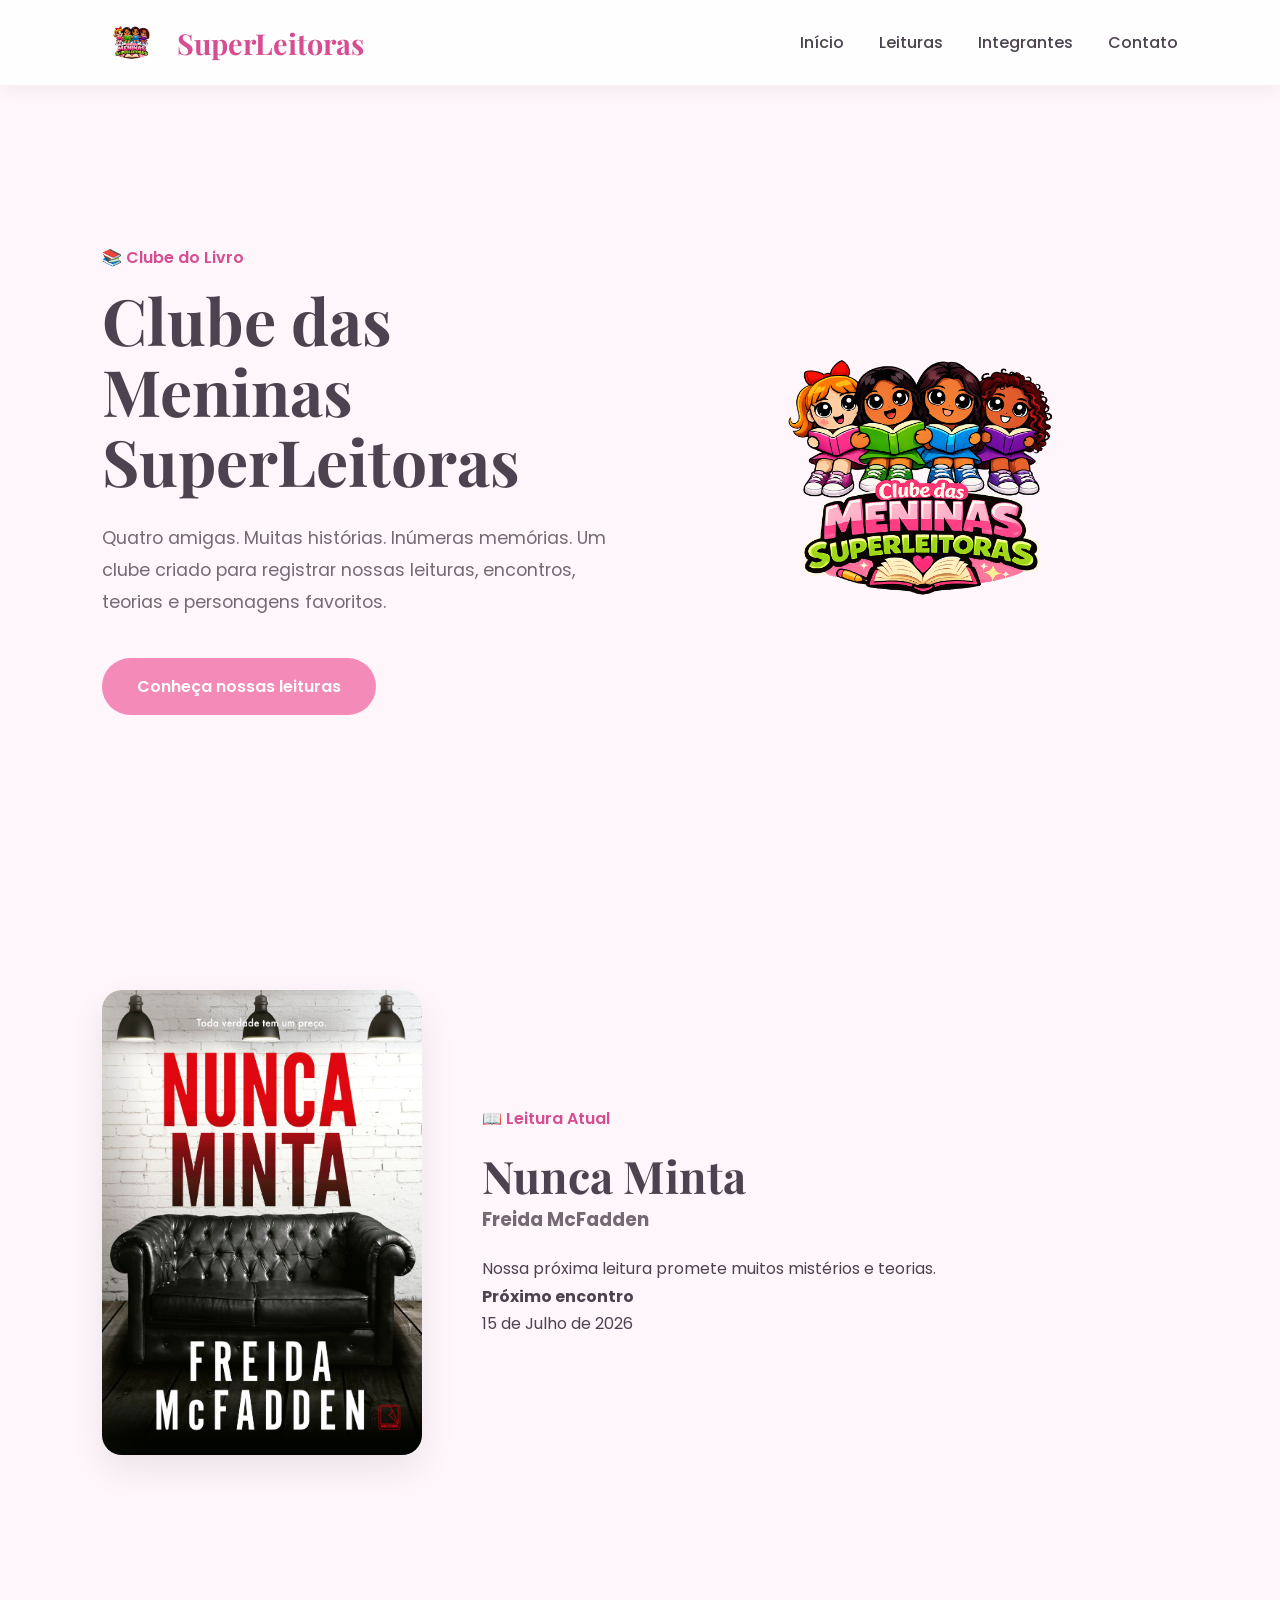
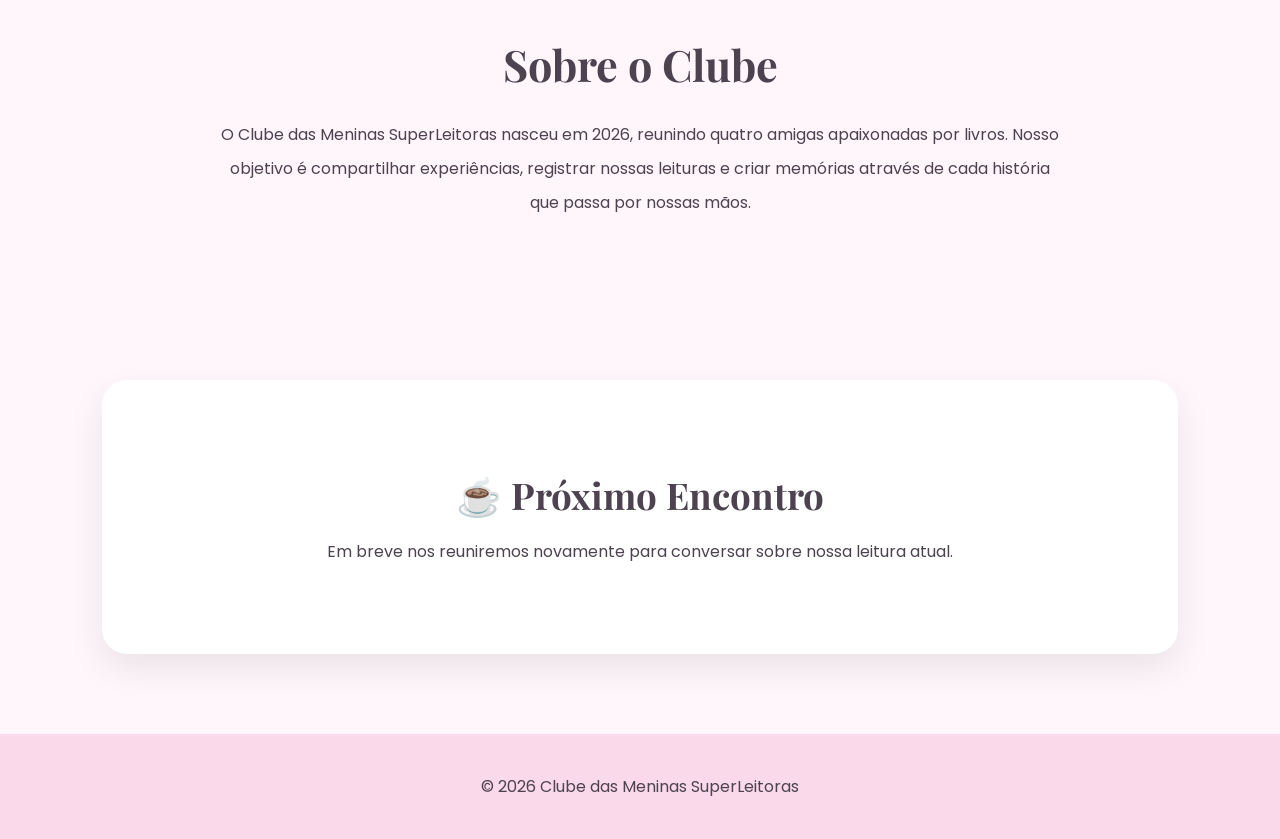
==== index.html @ c872685a "primeiro commit" ====
<!DOCTYPE html>
<html lang="pt-BR">
<head>

    <meta charset="UTF-8">

    <meta name="viewport" content="width=device-width, initial-scale=1.0">

    <title>Clube das Meninas SuperLeitoras</title>

    <!-- Google Fonts -->
    <link rel="preconnect" href="https://fonts.googleapis.com">

    <link rel="preconnect" href="https://fonts.gstatic.com" crossorigin>

    <link href="https://fonts.googleapis.com/css2?family=Playfair+Display:wght@600;700&family=Poppins:wght@300;400;500;600&display=swap" rel="stylesheet">

    <link rel="stylesheet" href="style.css">

</head>

<body>

<header>

    <div class="logo">

        <img src="assets/imagens/logo.png" alt="Logo do Clube">

        <h2>SuperLeitoras</h2>

    </div>

    <nav>

        <a href="index.html">Início</a>

        <a href="livros.html">Leituras</a>

        <a href="integrantes.html">Integrantes</a>

        <a href="contato.html">Contato</a>

    </nav>

</header>

<main>

<section class="hero">

    <div class="hero-text">

        <span>📚 Clube do Livro</span>

        <h1>

            Clube das Meninas
            <br>
            SuperLeitoras

        </h1>

        <p>

            Quatro amigas.
            Muitas histórias.
            Inúmeras memórias.

            Um clube criado para registrar
            nossas leituras, encontros,
            teorias e personagens favoritos.

        </p>

        <a href="livros.html" class="btn">

            Conheça nossas leituras

        </a>

    </div>

    <div class="hero-image">

        <img src="assets/imagens/logo.png" class="logo"
        alt="Ilustração das integrantes">

    </div>

</section>

<section class="current-book">

    <div class="book-image">

        <img src="assets/livros/nunca-minta.jpg"
        alt="Livro da vez">

    </div>

    <div class="book-info">

        <span>📖 Leitura Atual</span>

        <h2>Nunca Minta</h2>

        <h3>Freida McFadden</h3>

        <p>

            Nossa próxima leitura promete
            muitos mistérios e teorias.

        </p>

        <strong>

            Próximo encontro

        </strong>

        <p>

            15 de Julho de 2026

        </p>

    </div>

</section>

<section class="about">

    <h2>

        Sobre o Clube

    </h2>

    <p>

        O Clube das Meninas SuperLeitoras nasceu em 2026,
        reunindo quatro amigas apaixonadas por livros.

        Nosso objetivo é compartilhar experiências,
        registrar nossas leituras e criar memórias
        através de cada história que passa por nossas mãos.

    </p>

</section>

<section class="next-meeting">

    <h2>

        ☕ Próximo Encontro

    </h2>

    <p>

        Em breve nos reuniremos novamente
        para conversar sobre nossa leitura atual.

    </p>

</section>

</main>

<footer>

    <p>

        © 2026 Clube das Meninas SuperLeitoras

    </p>

</footer>

</body>

</html>
---- style.css ----
*{
    margin:0;
    padding:0;
    box-sizing:border-box;
}

/* VARIÁVEIS */

:root{

    --rosa-claro:#FFF6FB;
    --rosa:#F48AB8;
    --rosa-escuro:#D64E91;
    --rosa-hover:#C93A7D;

    --branco:#FFFFFF;

    --texto:#4D4350;
    --texto-claro:#756A74;

    --sombra:0 15px 35px rgba(0,0,0,.08);

    --radius:20px;

}

/* GERAL */

html{

    scroll-behavior:smooth;

}

body{

    background:var(--rosa-claro);

    font-family:"Poppins",sans-serif;

    color:var(--texto);

}

/* LINKS */

a{

    text-decoration:none;

    color:inherit;

}

/* IMAGENS */

img{

    display:block;

    max-width:100%;

}

.logo {
    width: 100%;
    height: auto;
}

/* HEADER */

header{

    position:fixed;

    top:0;

    width:100%;

    height:85px;

    background:rgba(255, 255, 255, 0.85);

    backdrop-filter:blur(12px);

    display:flex;

    justify-content:space-between;

    align-items:center;

    padding:0 8%;

    box-shadow:0 5px 20px rgba(0,0,0,.05);

    z-index:999;

}

/* LOGO */

.logo{

    display:flex;

    align-items:center;

    gap:15px;

}

.logo img{

    width:60px;

}

.logo h2{

    font-family:"Playfair Display",serif;

    color:var(--rosa-escuro);

    font-size:1.8rem;

}

/* MENU */

nav{

    display:flex;

    gap:35px;

}

nav a{

    font-weight:500;

    transition:.3s;

    position:relative;

}

nav a:hover{

    color:var(--rosa-escuro);

}

nav a::after{

    content:"";

    position:absolute;

    left:0;

    bottom:-8px;

    width:0;

    height:3px;

    border-radius:10px;

    background:var(--rosa);

    transition:.3s;

}

nav a:hover::after{

    width:100%;

}

/* HERO */

.hero{

    min-height:100vh;

    display:grid;

    grid-template-columns:1fr 1fr;

    align-items:center;

    padding:120px 8% 60px;

    gap:60px;

}

.hero span{

    color:var(--rosa-escuro);

    font-weight:600;

}

.hero h1{

    margin-top:15px;

    margin-bottom:25px;

    font-family:"Playfair Display",serif;

    font-size:4rem;

    line-height:1.1;

}

.hero p{

    color:var(--texto-claro);

    line-height:32px;

    font-size:1.1rem;

    margin-bottom:40px;

}

/* BOTÃO */

.btn{

    display:inline-block;

    background:var(--rosa);

    color:white;

    padding:16px 35px;

    border-radius:999px;

    transition:.3s;

    font-weight:600;

}

.btn:hover{

    background:var(--rosa-hover);

    transform:translateY(-3px);

}

/* HERO IMAGE */

.hero-image{

    display:flex;

    justify-content:center;

}

.hero-image img{

    width:85%;

}

/* SEÇÕES */

section{

    padding:90px 8%;

}

/* LIVRO DA VEZ */

.current-book{

    display:grid;

    grid-template-columns:320px 1fr;

    gap:60px;

    align-items:center;

}

.book-image img{

    border-radius:20px;

    box-shadow:var(--sombra);

}

.book-info span{

    color:var(--rosa-escuro);

    font-weight:600;

}

.book-info h2{

    margin-top:15px;

    font-size:2.8rem;

    font-family:"Playfair Display",serif;

}

.book-info h3{

    color:var(--texto-claro);

    margin-bottom:20px;

}

.book-info p{

    line-height:30px;

}

/* SOBRE */

.about{

    text-align:center;

}

.about h2{

    font-size:2.7rem;

    font-family:"Playfair Display",serif;

    margin-bottom:25px;

}

.about p{

    max-width:850px;

    margin:auto;

    line-height:34px;

}

/* PRÓXIMO ENCONTRO */

.next-meeting{

    background:white;

    margin:70px 8%;

    border-radius:25px;

    text-align:center;

    box-shadow:var(--sombra);

}

.next-meeting h2{

    margin-bottom:20px;

    font-family:"Playfair Display",serif;

    font-size:2.3rem;

}

/* RODAPÉ */

footer{

    background:#FAD9EA;

    padding:40px;

    text-align:center;

    margin-top:80px;

}

/* RESPONSIVO */

@media(max-width:900px){

.hero{

grid-template-columns:1fr;

text-align:center;

}

.current-book{

grid-template-columns:1fr;

text-align:center;

}

nav{

display:none;

}

.hero h1{

font-size:3rem;

}

.hero-image img{

width:70%;

}

}


/* Página Integrantes */

.pagina-integrantes {

    padding: 80px 10%;

    text-align: center;

}


.pagina-integrantes h1 {

    font-family: 'Playfair Display', serif;

    font-size: 45px;

    color: #3d2b3d;

}


.pagina-integrantes p {

    color: #666;

}


.container-integrantes {

    display: flex;

    justify-content: center;

    gap: 30px;

    flex-wrap: wrap;

    margin-top: 50px;

}



.integrante {

    background: white;

    width: 230px;

    padding: 25px;

    border-radius: 20px;

    box-shadow: 0 8px 20px rgba(0,0,0,0.1);

}



.integrante img {

    width: 160px;
    height: 213px;

    border-radius: 12px;

    object-fit: cover;

    object-position: center;

    display: block;

    margin: 0 auto;

    border: 5px solid #f8d7e8;
}


.integrante h2 {

    font-family: 'Playfair Display', serif;

    margin-top: 20px;

}


/* PÁGINA LEITURAS */


.pagina-leituras {

    padding: 120px 10% 70px;

}



.titulo-leituras {

    text-align: center;

}



.titulo-leituras span {

    display: inline-block;

    color: #d45d9b;

    font-weight: 600;

    margin-bottom: 15px;

    padding: 5px 10px;

}



.titulo-leituras h1 {

    font-family: 'Playfair Display', serif;

    font-size: 45px;

    color: #3d2b3d;

    margin-top: 10px;

}



.titulo-leituras p {

    color: #666;

}



.leitura-atual {

    display: flex;

    align-items: center;

    justify-content: center;

    gap: 50px;

    margin-top: 60px;

    padding: 40px;

    background: #fff7fb;

    border-radius: 25px;

}



.capa-livro img {

    width: 220px;

    border-radius: 15px;

}



.informacoes-livro {

    max-width: 450px;

}



.informacoes-livro span {

    color: #d45d9b;

    font-weight: 600;

}



.informacoes-livro h2 {

    font-family: 'Playfair Display', serif;

    font-size: 35px;

}



.informacoes-livro strong {

    color: #d45d9b;

}




.titulo-historico {

    text-align: center;

    margin: 70px 0 40px;

    font-family: 'Playfair Display', serif;

}




.lista-livros {

    display: flex;

    justify-content: center;

    gap: 30px;

    flex-wrap: wrap;

}




.livro-card {

    width: 200px;

    background: white;

    padding: 20px;

    text-align: center;

    border-radius: 20px;

    box-shadow: 0 8px 20px rgba(0,0,0,0.08);

}



.livro-card img {

    width: 140px;
    height: 210px;

    object-fit: cover;

    border-radius: 10px;

    display: block;

    margin: 0 auto;

}



.livro-card h3 {

    font-family: 'Playfair Display', serif;

}
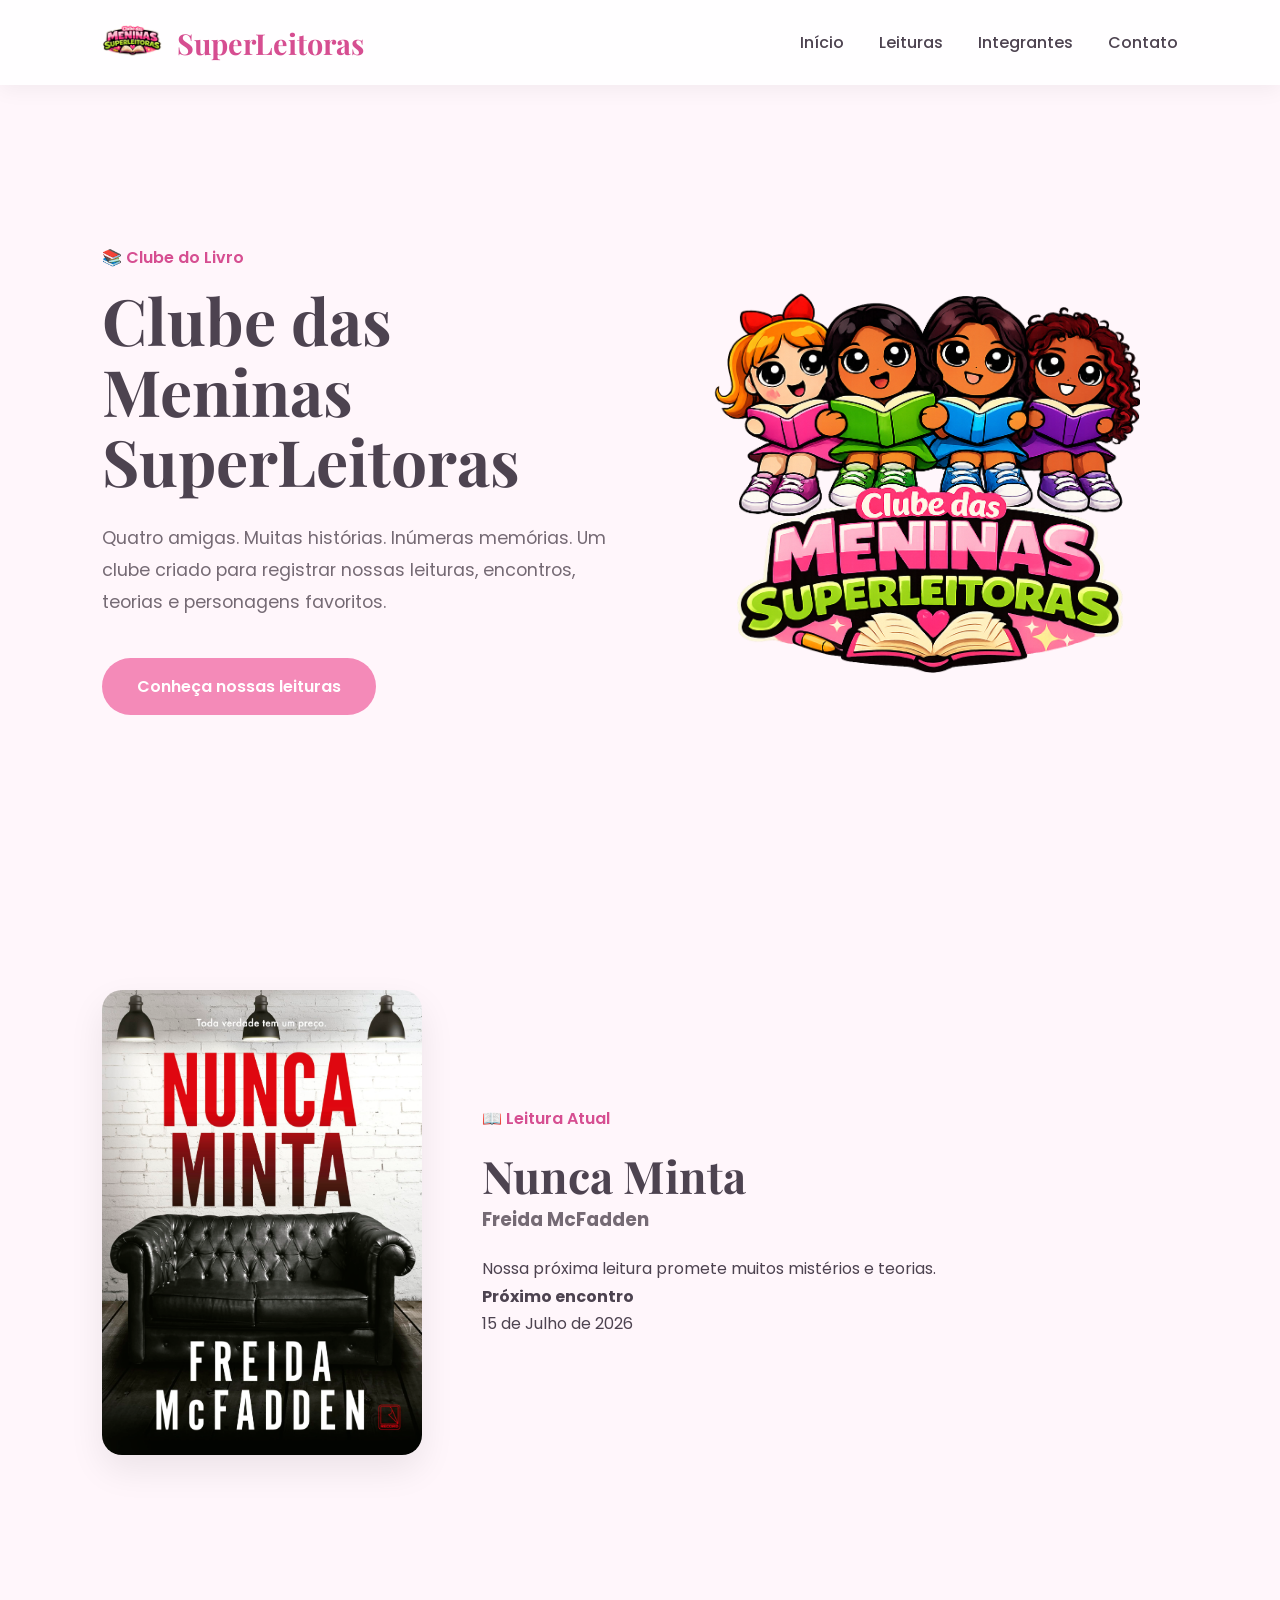
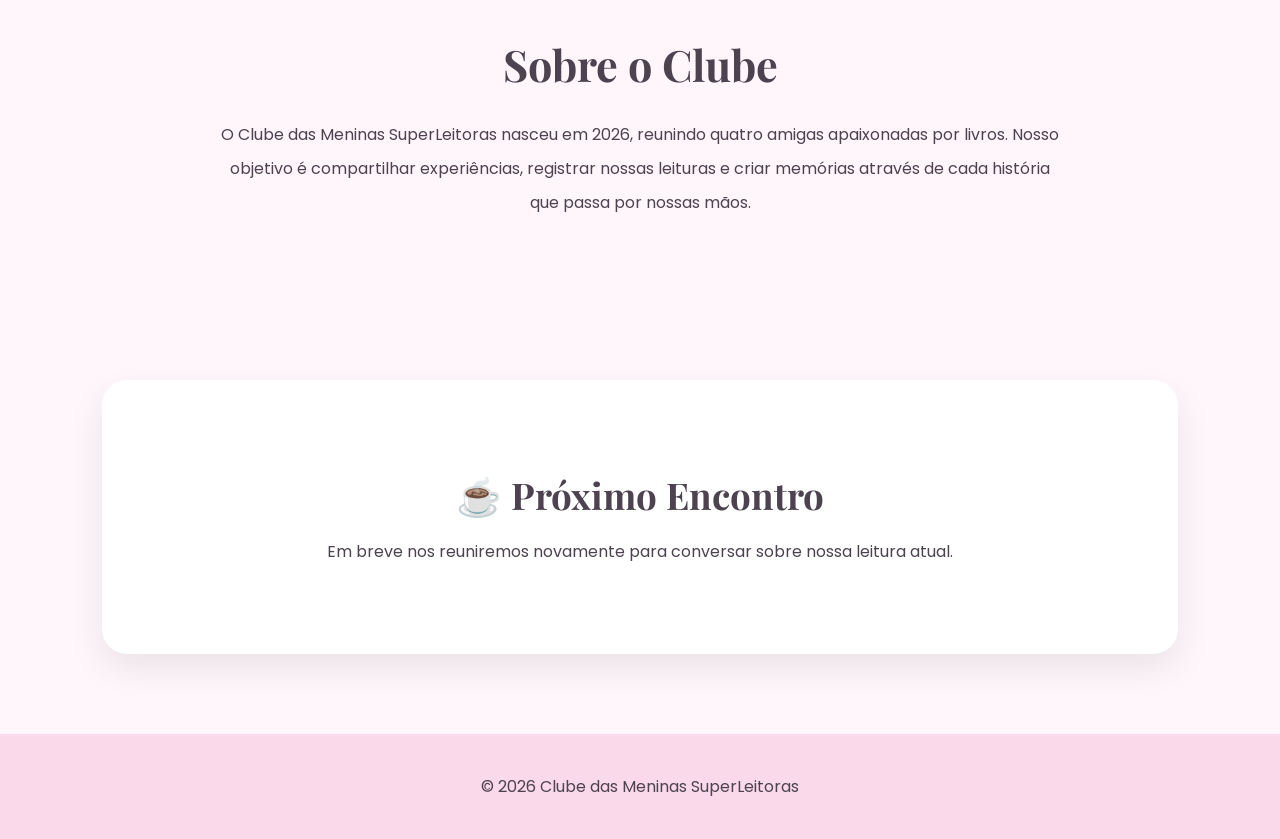
==== commit 511ca8b1: "modificações nas páginas de contato e integrantes" ====
--- a/index.html
+++ b/index.html
@@ -25,7 +25,7 @@
 
     <div class="logo">
 
-        <img src="assets/imagens/logo.png" alt="Logo do Clube">
+        <img src="assets/imagens/nome-logo.png" alt="Logo do Clube">
 
         <h2>SuperLeitoras</h2>
 
--- a/style.css
+++ b/style.css
@@ -728,4 +728,153 @@
 
     font-family: 'Playfair Display', serif;
 
-}+}
+
+/* CONTATO */
+
+.pagina-contato{
+
+    padding: 120px 10% 70px;
+
+}
+
+.titulo-contato{
+
+    text-align:center;
+
+    margin-bottom:60px;
+
+}
+
+.titulo-contato span{
+
+    color:#d45d9b;
+
+    font-weight:600;
+
+}
+
+.titulo-contato h1{
+
+    font-family:'Playfair Display', serif;
+
+    font-size:45px;
+
+    margin:15px 0;
+
+    color:#3d2b3d;
+
+}
+
+.titulo-contato p{
+
+    max-width:650px;
+
+    margin:auto;
+
+    color:#666;
+
+    line-height:1.8;
+
+}
+
+.container-contato{
+
+    display:flex;
+
+    justify-content:space-between;
+
+    gap:50px;
+
+    flex-wrap:wrap;
+
+}
+
+.informacoes-contato{
+
+    flex:1;
+
+    min-width:280px;
+
+}
+
+.informacoes-contato h2{
+
+    margin-bottom:20px;
+
+    font-family:'Playfair Display', serif;
+
+}
+
+.informacoes-contato p{
+
+    margin:18px 0;
+
+    color:#555;
+
+}
+
+.form-contato{
+
+    flex:1;
+
+    min-width:320px;
+
+    display:flex;
+
+    flex-direction:column;
+
+    gap:20px;
+
+}
+
+.form-contato input,
+.form-contato textarea{
+
+    padding:15px;
+
+    border:1px solid #e7c6d8;
+
+    border-radius:12px;
+
+    font-family:'Poppins', sans-serif;
+
+    font-size:15px;
+
+    outline:none;
+
+}
+
+.form-contato input:focus,
+.form-contato textarea:focus{
+
+    border-color:#d45d9b;
+
+}
+
+.form-contato button{
+
+    background:#d45d9b;
+
+    color:white;
+
+    border:none;
+
+    padding:15px;
+
+    border-radius:12px;
+
+    font-size:16px;
+
+    cursor:pointer;
+
+    transition:.3s;
+
+}
+
+.form-contato button:hover{
+
+    background:#be3d82;
+
+}
+
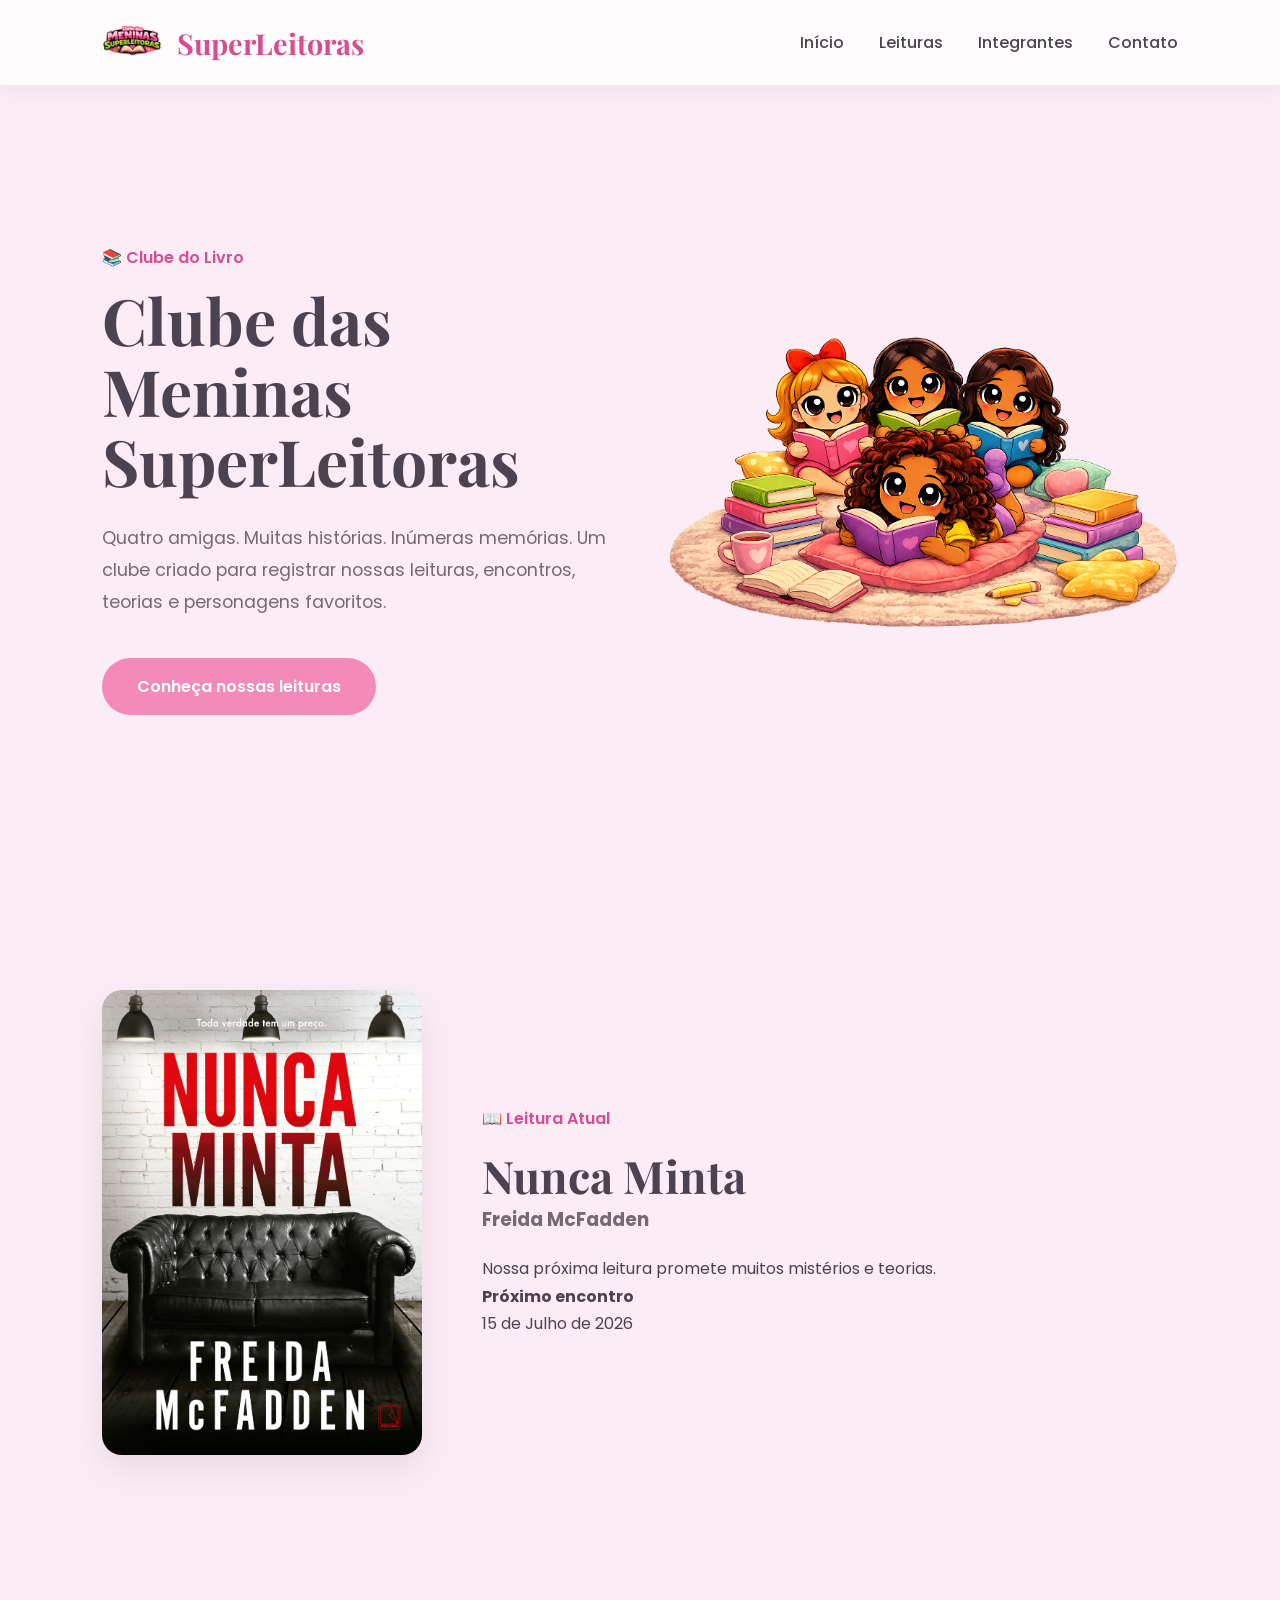
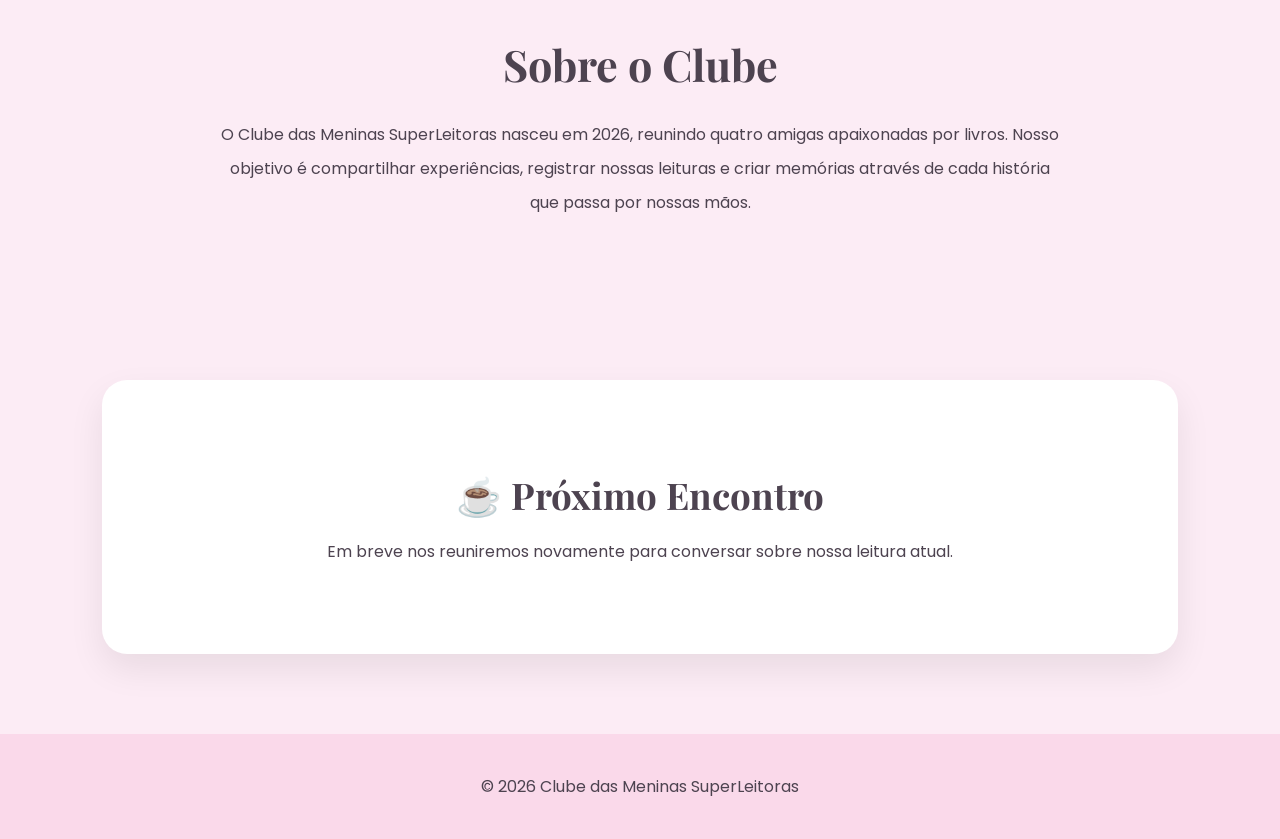
==== commit 30f76d20: "atualizações" ====
--- a/index.html
+++ b/index.html
@@ -83,7 +83,7 @@
 
     <div class="hero-image">
 
-        <img src="assets/imagens/logo.png" class="logo"
+        <img src="assets/imagens/foto-home.png" class="logo"
         alt="Ilustração das integrantes">
 
     </div>
--- a/style.css
+++ b/style.css
@@ -8,7 +8,7 @@
 
 :root{
 
-    --rosa-claro:#FFF6FB;
+    --rosa-claro:#fcecf5;
     --rosa:#F48AB8;
     --rosa-escuro:#D64E91;
     --rosa-hover:#C93A7D;
@@ -271,7 +271,7 @@
 
 .hero-image img{
 
-    width:85%;
+    width:400%;
 
 }
 
@@ -446,7 +446,7 @@
 }
 
 
-/* Página Integrantes */
+/* PÁGINA DAS INTEGRANTES */
 
 .pagina-integrantes {
 
@@ -730,6 +730,34 @@
 
 }
 
+.btn-comprar {
+
+    display: inline-block;
+
+    margin-top: 15px;
+
+    padding: 12px 20px;
+
+    background-color: #d45d9b;
+
+    color: white;
+
+    text-decoration: none;
+
+    border-radius: 10px;
+
+    font-weight: 600;
+
+    transition: 0.3s;
+
+}
+
+.btn-comprar:hover {
+
+    background-color: #b73d80;
+
+}
+
 /* CONTATO */
 
 .pagina-contato{
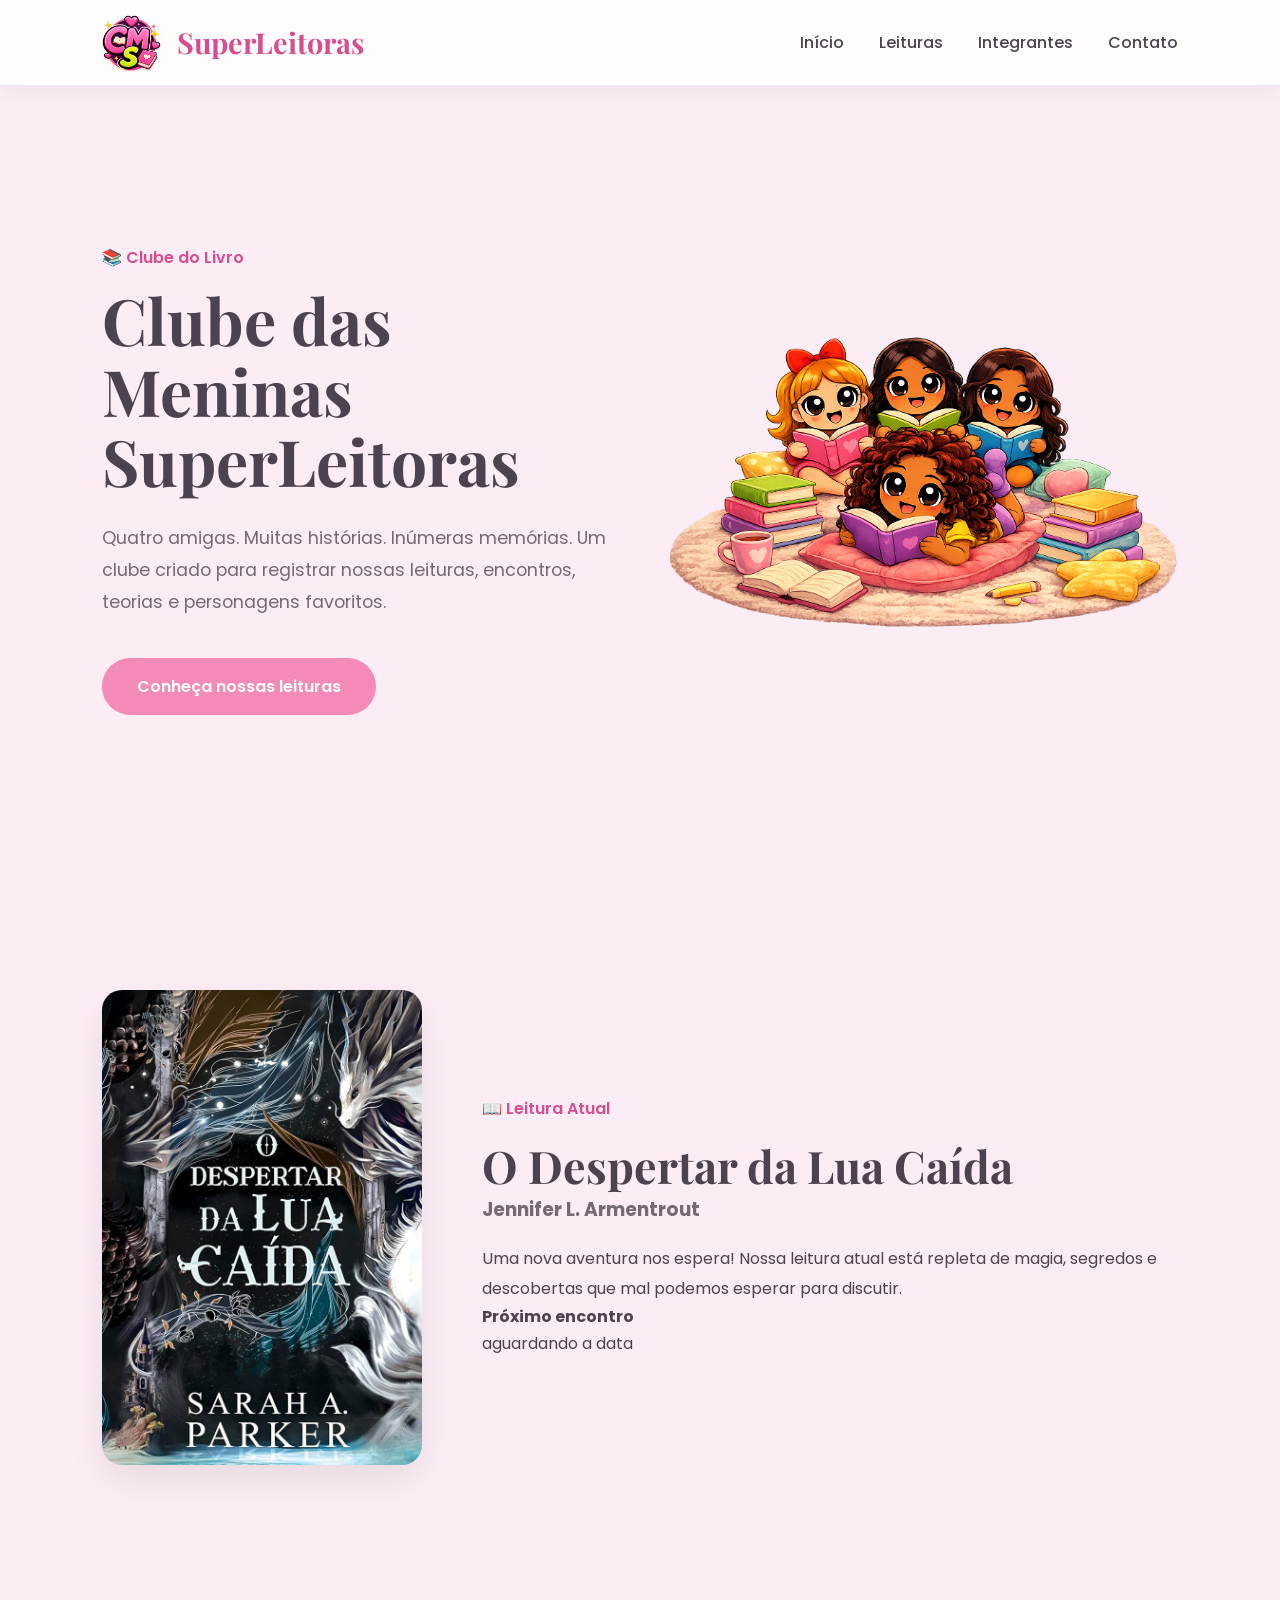
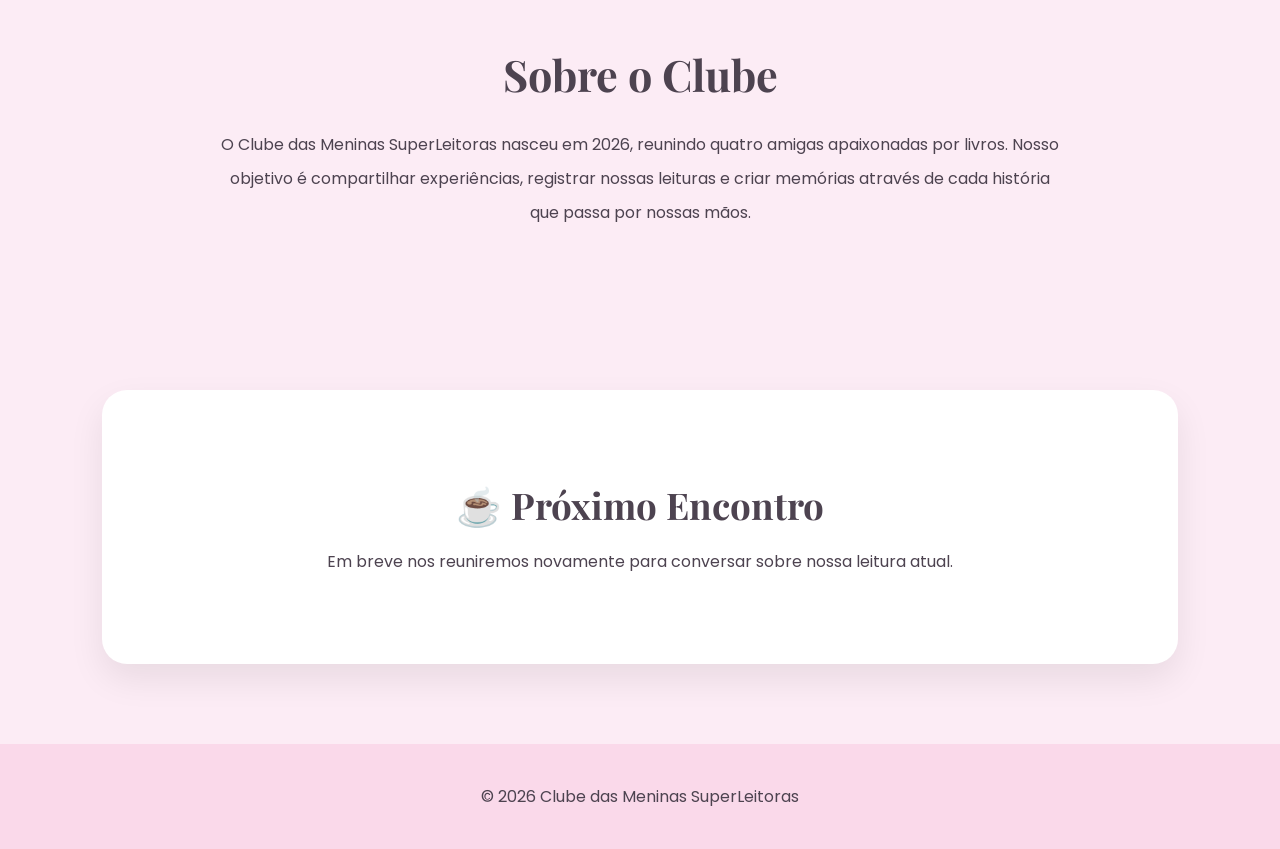
==== commit 3cc9485d: "adicionar mudanças nas páginas" ====
--- a/index.html
+++ b/index.html
@@ -25,7 +25,7 @@
 
     <div class="logo">
 
-        <img src="assets/imagens/nome-logo.png" alt="Logo do Clube">
+        <img src="assets/imagens/logo-nova-1.png" alt="Logo do Clube">
 
         <h2>SuperLeitoras</h2>
 
@@ -94,7 +94,7 @@
 
     <div class="book-image">
 
-        <img src="assets/livros/nunca-minta.jpg"
+        <img src="assets/livros/o-despertar-da-lua-caida.jpg"
         alt="Livro da vez">
 
     </div>
@@ -103,14 +103,13 @@
 
         <span>📖 Leitura Atual</span>
 
-        <h2>Nunca Minta</h2>
+        <h2>O Despertar da Lua Caída</h2>
 
-        <h3>Freida McFadden</h3>
+        <h3>Jennifer L. Armentrout</h3>
 
         <p>
 
-            Nossa próxima leitura promete
-            muitos mistérios e teorias.
+            Uma nova aventura nos espera! Nossa leitura atual está repleta de magia, segredos e descobertas que mal podemos esperar para discutir.
 
         </p>
 
@@ -122,7 +121,7 @@
 
         <p>
 
-            15 de Julho de 2026
+            aguardando a data
 
         </p>
 
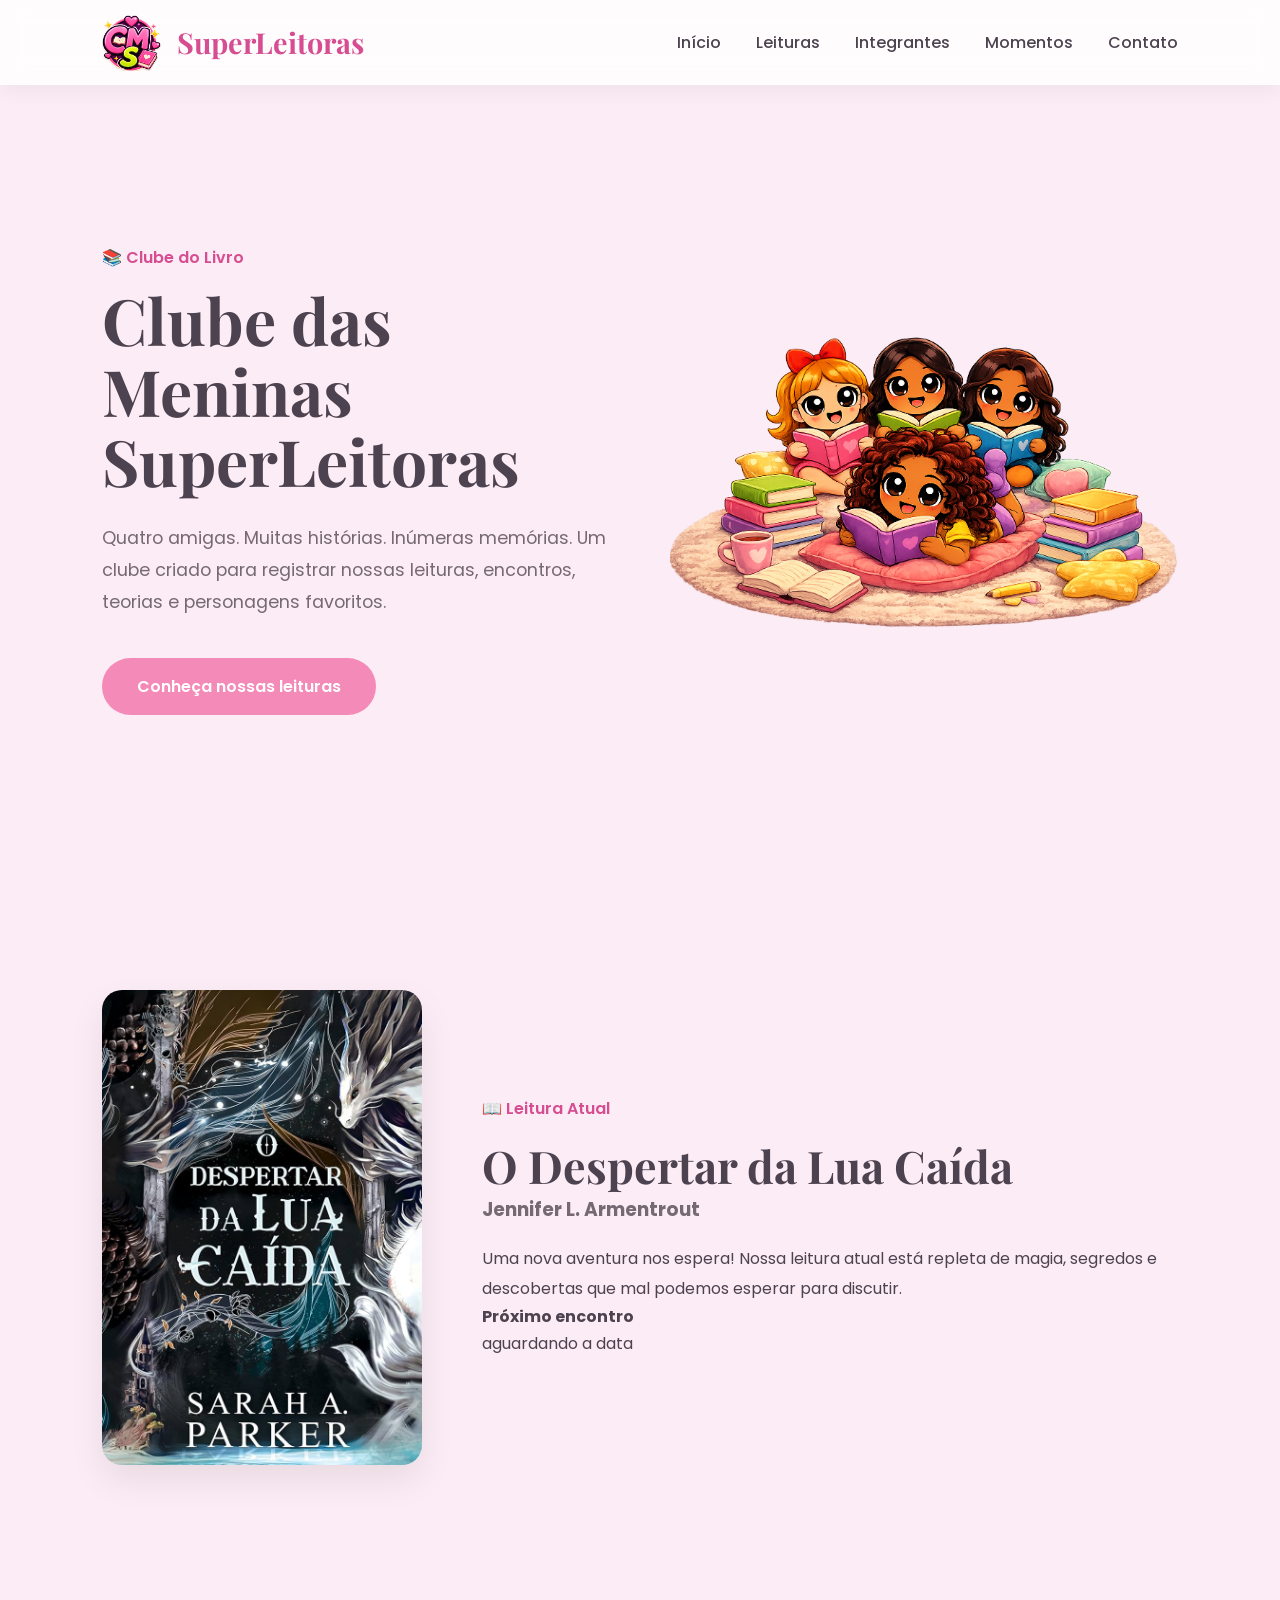
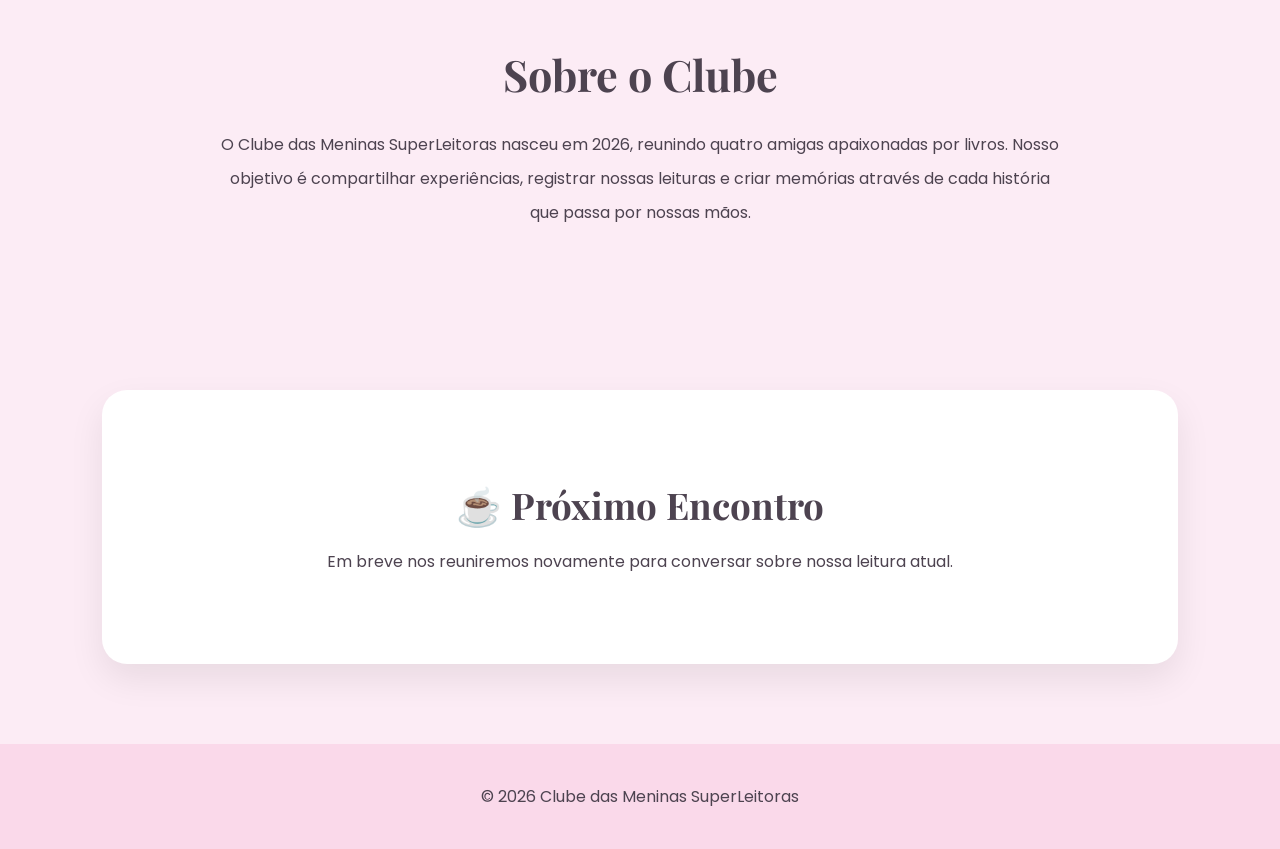
==== commit d55daefb: "adicionar página de momentos" ====
--- a/index.html
+++ b/index.html
@@ -38,6 +38,8 @@
         <a href="livros.html">Leituras</a>
 
         <a href="integrantes.html">Integrantes</a>
+        
+        <a href="momentos.html">Momentos</a>
 
         <a href="contato.html">Contato</a>
 
--- a/style.css
+++ b/style.css
@@ -535,6 +535,111 @@
 }
 
 
+/* MOMENTOS */
+
+.pagina-momentos{
+
+    padding:90px 10%;
+
+}
+
+.titulo-momentos{
+
+    text-align:center;
+
+    margin-bottom:60px;
+
+}
+
+.titulo-momentos span{
+
+    color:#d45d9b;
+
+    font-weight:600;
+
+}
+
+.titulo-momentos h1{
+
+    font-family:'Playfair Display', serif;
+
+    font-size:45px;
+
+    color:#3d2b3d;
+
+    margin:15px 0;
+
+}
+
+.titulo-momentos p{
+
+    max-width:650px;
+
+    margin:auto;
+
+    line-height:1.8;
+
+    color:#666;
+
+}
+
+.galeria{
+
+    display:grid;
+
+    grid-template-columns:repeat(auto-fit,minmax(280px,1fr));
+
+    gap:30px;
+
+}
+
+.foto{
+
+    background:white;
+
+    border-radius:20px;
+
+    overflow:hidden;
+
+    box-shadow:0 8px 20px rgba(0,0,0,.08);
+
+    transition:.3s;
+
+}
+
+.foto:hover{
+
+    transform:translateY(-8px);
+
+}
+
+.foto img{
+
+    width:100%;
+
+    height:320px;
+
+    object-fit:cover;
+
+}
+
+.foto h3{
+
+    margin:20px 20px 10px;
+
+    font-family:'Playfair Display', serif;
+
+}
+
+.foto p{
+
+    margin:0 20px 20px;
+
+    color:#777;
+
+}
+
+
 /* PÁGINA LEITURAS */
 
 
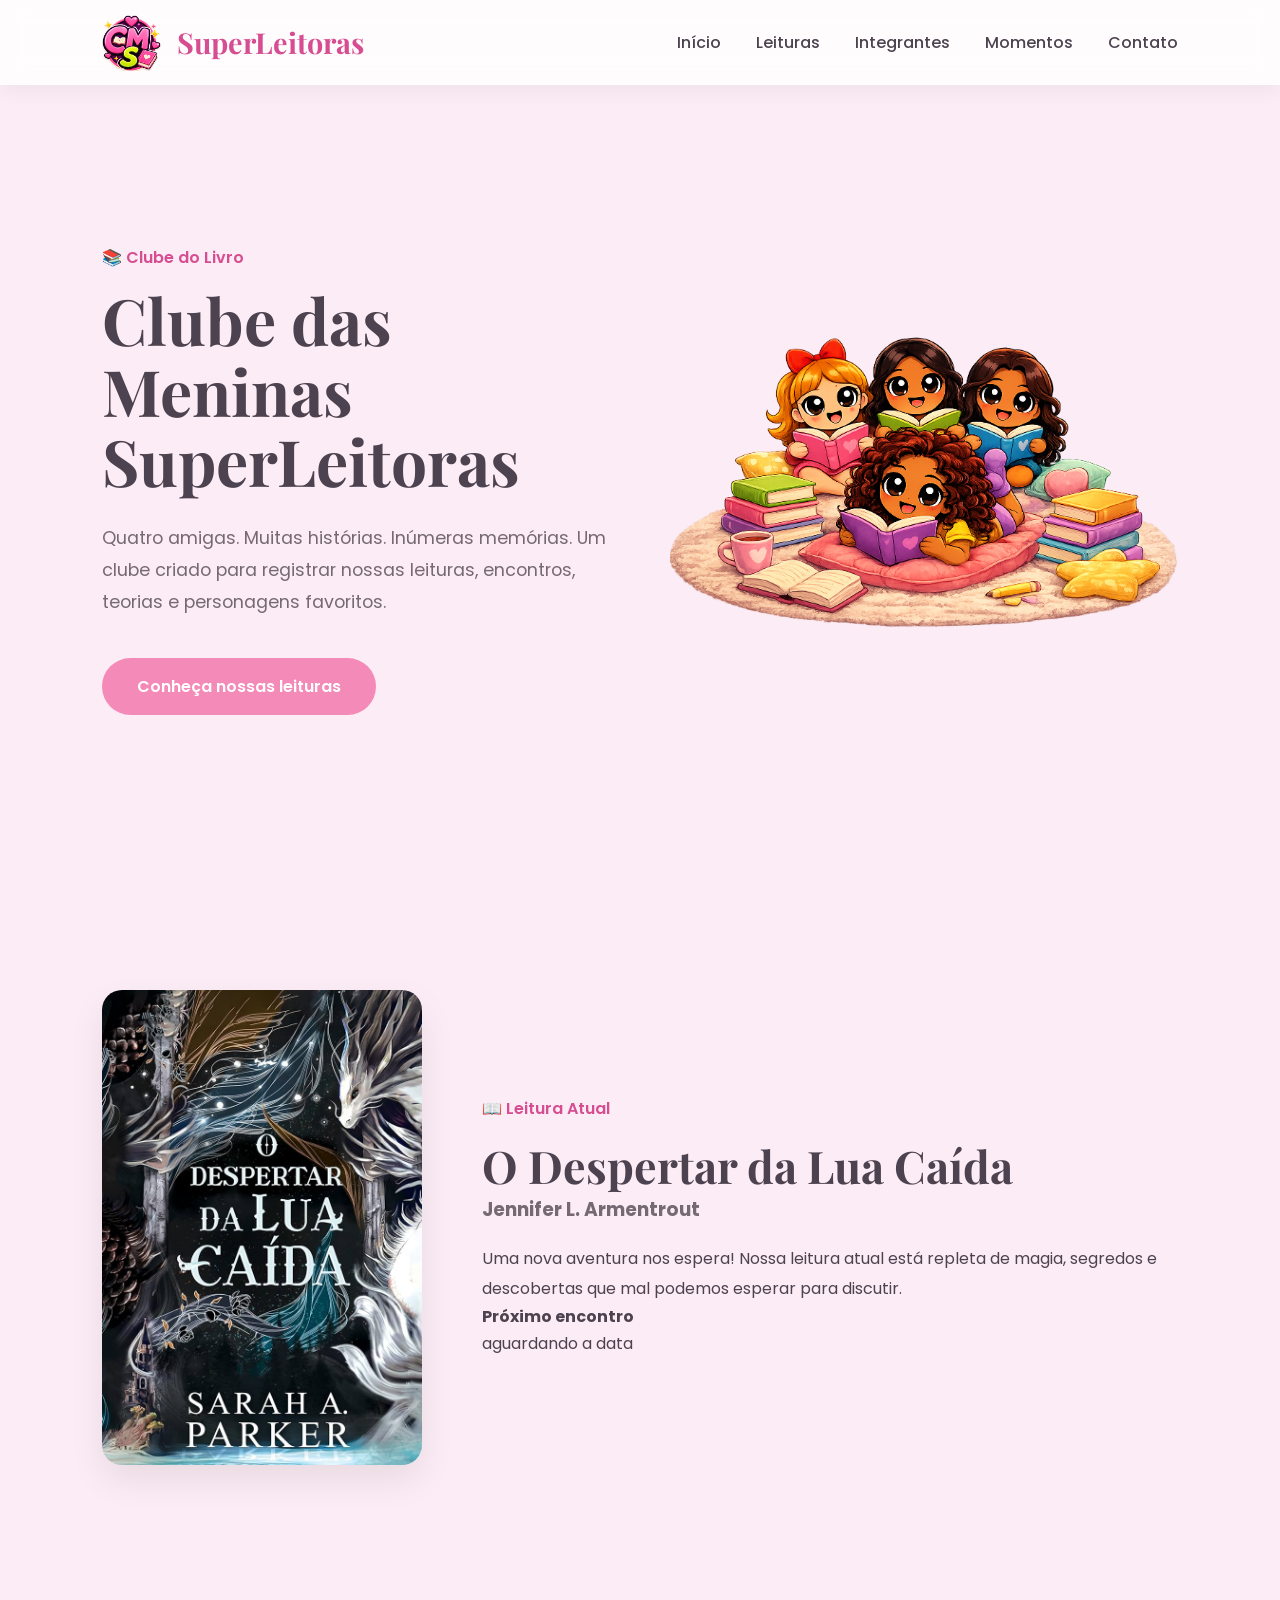
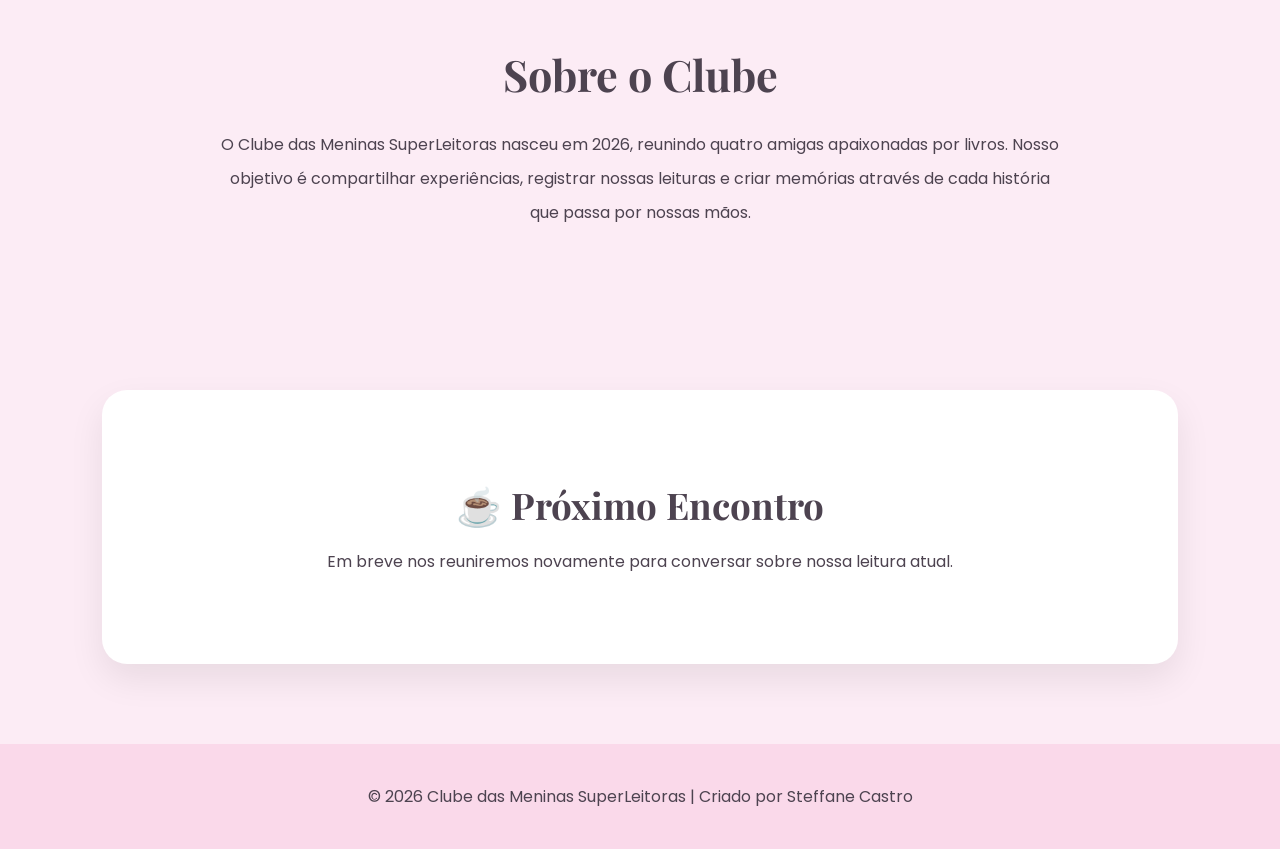
==== commit 7d4c2f91: "Atualiza Contato" ====
--- a/index.html
+++ b/index.html
@@ -175,7 +175,7 @@
 
     <p>
 
-        © 2026 Clube das Meninas SuperLeitoras
+        © 2026 Clube das Meninas SuperLeitoras | Criado por Steffane Castro
 
     </p>
 
--- a/style.css
+++ b/style.css
@@ -865,149 +865,206 @@
 
 /* CONTATO */
 
+/* ==========================
+        PÁGINA CONTATO
+========================== */
+
 .pagina-contato{
 
-    padding: 120px 10% 70px;
+    padding: 120px 10% 80px;
 
 }
 
 .titulo-contato{
 
-    text-align:center;
-
-    margin-bottom:60px;
+    text-align: center;
+
+    margin-bottom: 60px;
 
 }
 
 .titulo-contato span{
 
-    color:#d45d9b;
-
-    font-weight:600;
+    color: #d45d9b;
+
+    font-weight: 600;
+
+    font-size: 18px;
 
 }
 
 .titulo-contato h1{
 
-    font-family:'Playfair Display', serif;
-
-    font-size:45px;
-
-    margin:15px 0;
-
-    color:#3d2b3d;
+    font-family: 'Playfair Display', serif;
+
+    font-size: 46px;
+
+    color: #3d2b3d;
+
+    margin: 15px 0;
 
 }
 
 .titulo-contato p{
 
-    max-width:650px;
-
-    margin:auto;
-
-    color:#666;
-
-    line-height:1.8;
-
-}
-
-.container-contato{
-
-    display:flex;
-
-    justify-content:space-between;
-
-    gap:50px;
-
-    flex-wrap:wrap;
-
-}
-
-.informacoes-contato{
-
-    flex:1;
-
-    min-width:280px;
-
-}
-
-.informacoes-contato h2{
-
-    margin-bottom:20px;
-
-    font-family:'Playfair Display', serif;
-
-}
-
-.informacoes-contato p{
-
-    margin:18px 0;
-
-    color:#555;
-
-}
-
-.form-contato{
-
-    flex:1;
-
-    min-width:320px;
-
-    display:flex;
-
-    flex-direction:column;
-
-    gap:20px;
-
-}
-
-.form-contato input,
-.form-contato textarea{
-
-    padding:15px;
-
-    border:1px solid #e7c6d8;
-
-    border-radius:12px;
-
-    font-family:'Poppins', sans-serif;
-
-    font-size:15px;
-
-    outline:none;
-
-}
-
-.form-contato input:focus,
-.form-contato textarea:focus{
-
-    border-color:#d45d9b;
-
-}
-
-.form-contato button{
-
-    background:#d45d9b;
-
-    color:white;
-
-    border:none;
-
-    padding:15px;
-
-    border-radius:12px;
-
-    font-size:16px;
-
-    cursor:pointer;
-
-    transition:.3s;
-
-}
-
-.form-contato button:hover{
-
-    background:#be3d82;
-
-}
-
+    max-width: 650px;
+
+    margin: auto;
+
+    color: #666;
+
+    line-height: 1.8;
+
+    font-size: 16px;
+
+}
+
+
+/* CARDS */
+
+.cards-contato{
+
+    display: flex;
+
+    justify-content: center;
+
+    align-items: stretch;
+
+    gap: 40px;
+
+    flex-wrap: wrap;
+
+}
+
+
+/* CARD */
+
+.card-contato{
+
+    width: 320px;
+
+    background: #ffffff;
+
+    padding: 35px;
+
+    border-radius: 20px;
+
+    text-align: center;
+
+    box-shadow: 0 10px 25px rgba(0,0,0,.08);
+
+    transition: .3s;
+
+}
+
+.card-contato:hover{
+
+    transform: translateY(-8px);
+
+}
+
+
+/* LOGO */
+
+.logo-social{
+
+    display: block;
+
+    width: 110px;
+    height: 110px;
+
+    object-fit: contain;
+
+    margin: 0 auto 20px;
+
+}
+
+
+/* TÍTULO */
+
+.card-contato h2{
+
+    font-family: 'Playfair Display', serif;
+
+    color: #3d2b3d;
+
+    margin-bottom: 10px;
+
+}
+
+
+/* TEXTO */
+
+.card-contato p{
+
+    color: #666;
+
+    margin-bottom: 25px;
+
+    word-break: break-word;
+
+}
+
+
+/* BOTÃO */
+
+.btn-contato{
+
+    display: inline-block;
+
+    padding: 12px 24px;
+
+    background: #d45d9b;
+
+    color: white;
+
+    text-decoration: none;
+
+    border-radius: 12px;
+
+    font-weight: 600;
+
+    transition: .3s;
+
+}
+
+.btn-contato:hover{
+
+    background: #ba3d81;
+
+}
+
+
+/* RESPONSIVIDADE */
+
+@media (max-width: 768px){
+
+    .pagina-contato{
+
+        padding: 70px 8%;
+
+    }
+
+    .titulo-contato h1{
+
+        font-size: 36px;
+
+    }
+
+    .cards-contato{
+
+        flex-direction: column;
+
+        align-items: center;
+
+    }
+
+    .card-contato{
+
+        width: 100%;
+        max-width: 350px;
+
+    }
+
+}
+
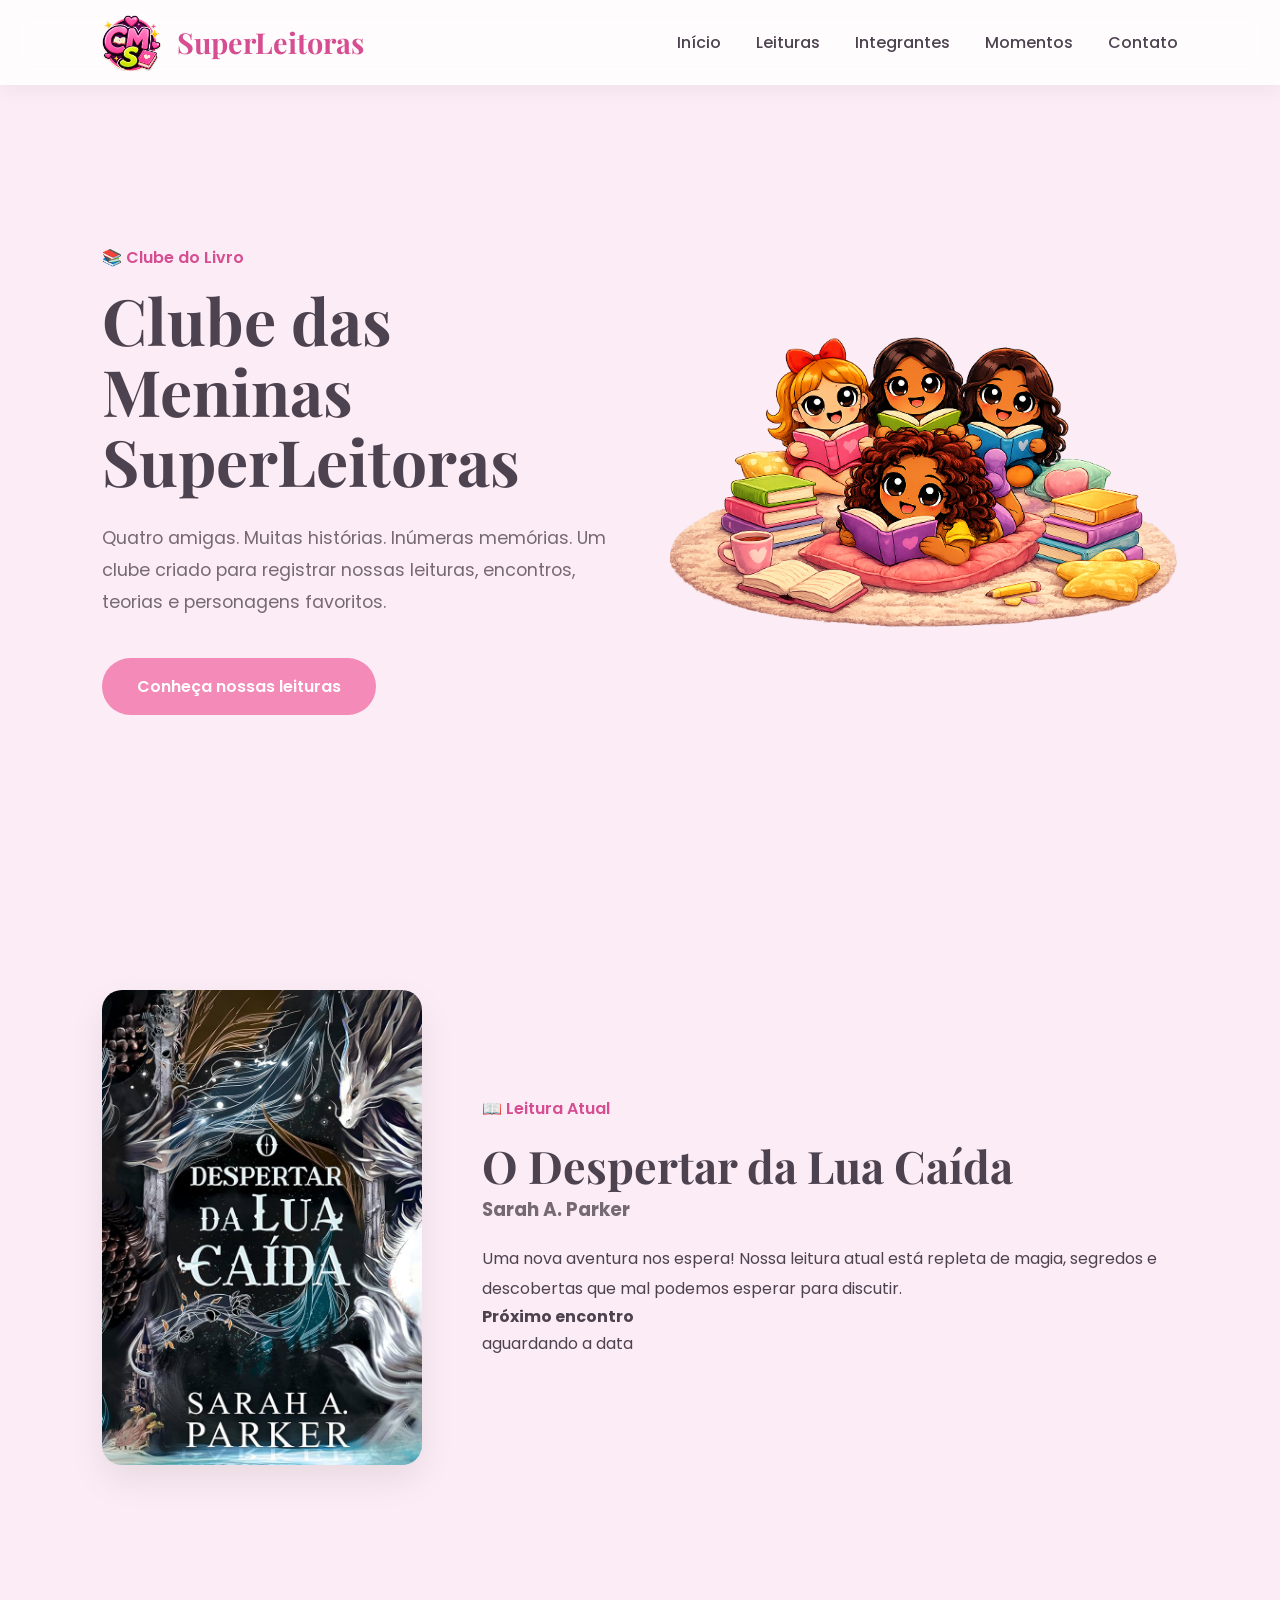
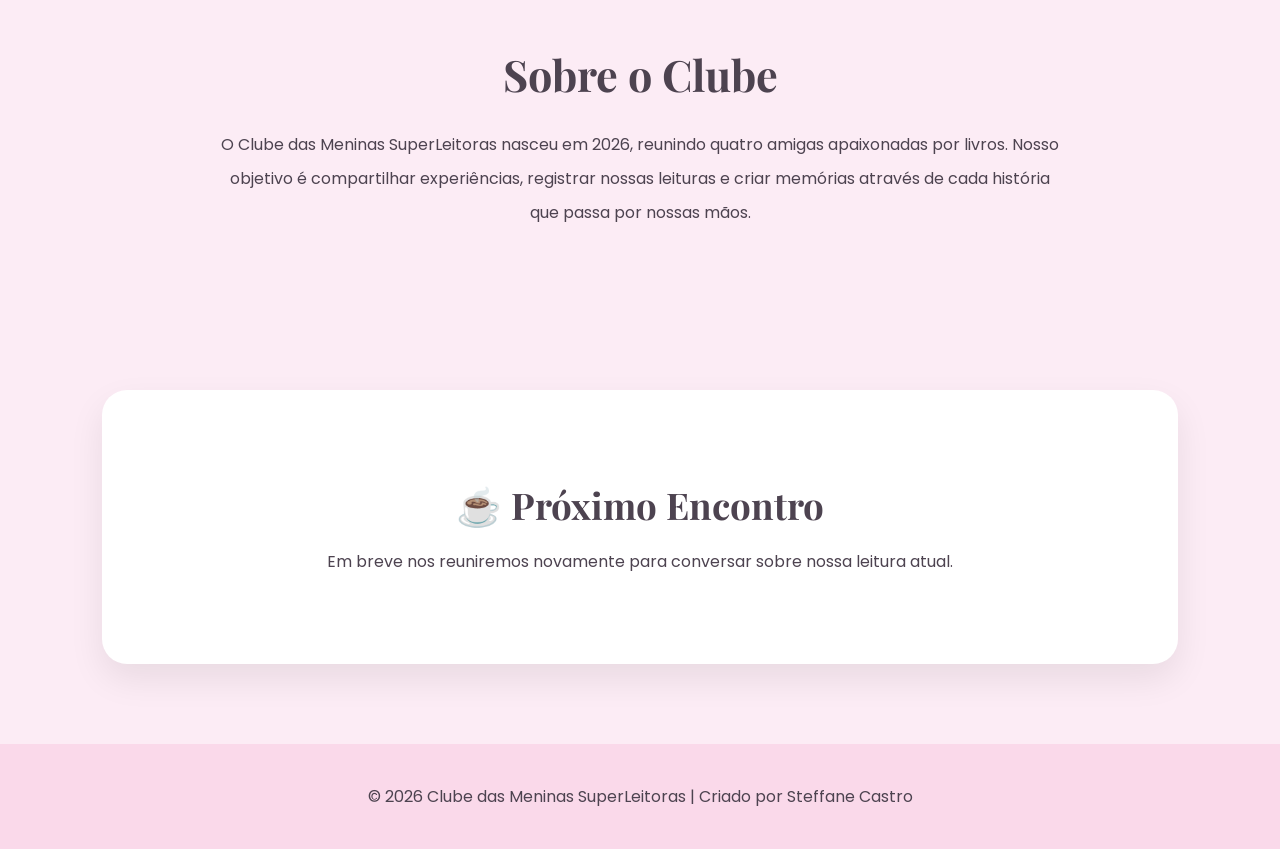
==== commit f5c0f6b0: "novas atualizações" ====
--- a/index.html
+++ b/index.html
@@ -25,7 +25,9 @@
 
     <div class="logo">
 
-        <img src="assets/imagens/logo-nova-1.png" alt="Logo do Clube">
+        <img src="assets/imagens/logo-nova-1.png"
+             class="logo-clube"
+             alt="Logo do Clube">
 
         <h2>SuperLeitoras</h2>
 
@@ -84,9 +86,9 @@
     </div>
 
     <div class="hero-image">
-
-        <img src="assets/imagens/foto-home.png" class="logo"
-        alt="Ilustração das integrantes">
+        <img src="assets/imagens/foto-home.png"
+            class="hero-img"
+            alt="Ilustração das integrantes">
 
     </div>
 
@@ -107,7 +109,7 @@
 
         <h2>O Despertar da Lua Caída</h2>
 
-        <h3>Jennifer L. Armentrout</h3>
+        <h3>Sarah A. Parker</h3>
 
         <p>
 
--- a/style.css
+++ b/style.css
@@ -865,9 +865,7 @@
 
 /* CONTATO */
 
-/* ==========================
-        PÁGINA CONTATO
-========================== */
+/* PÁGINA CONTATO*/
 
 .pagina-contato{
 
